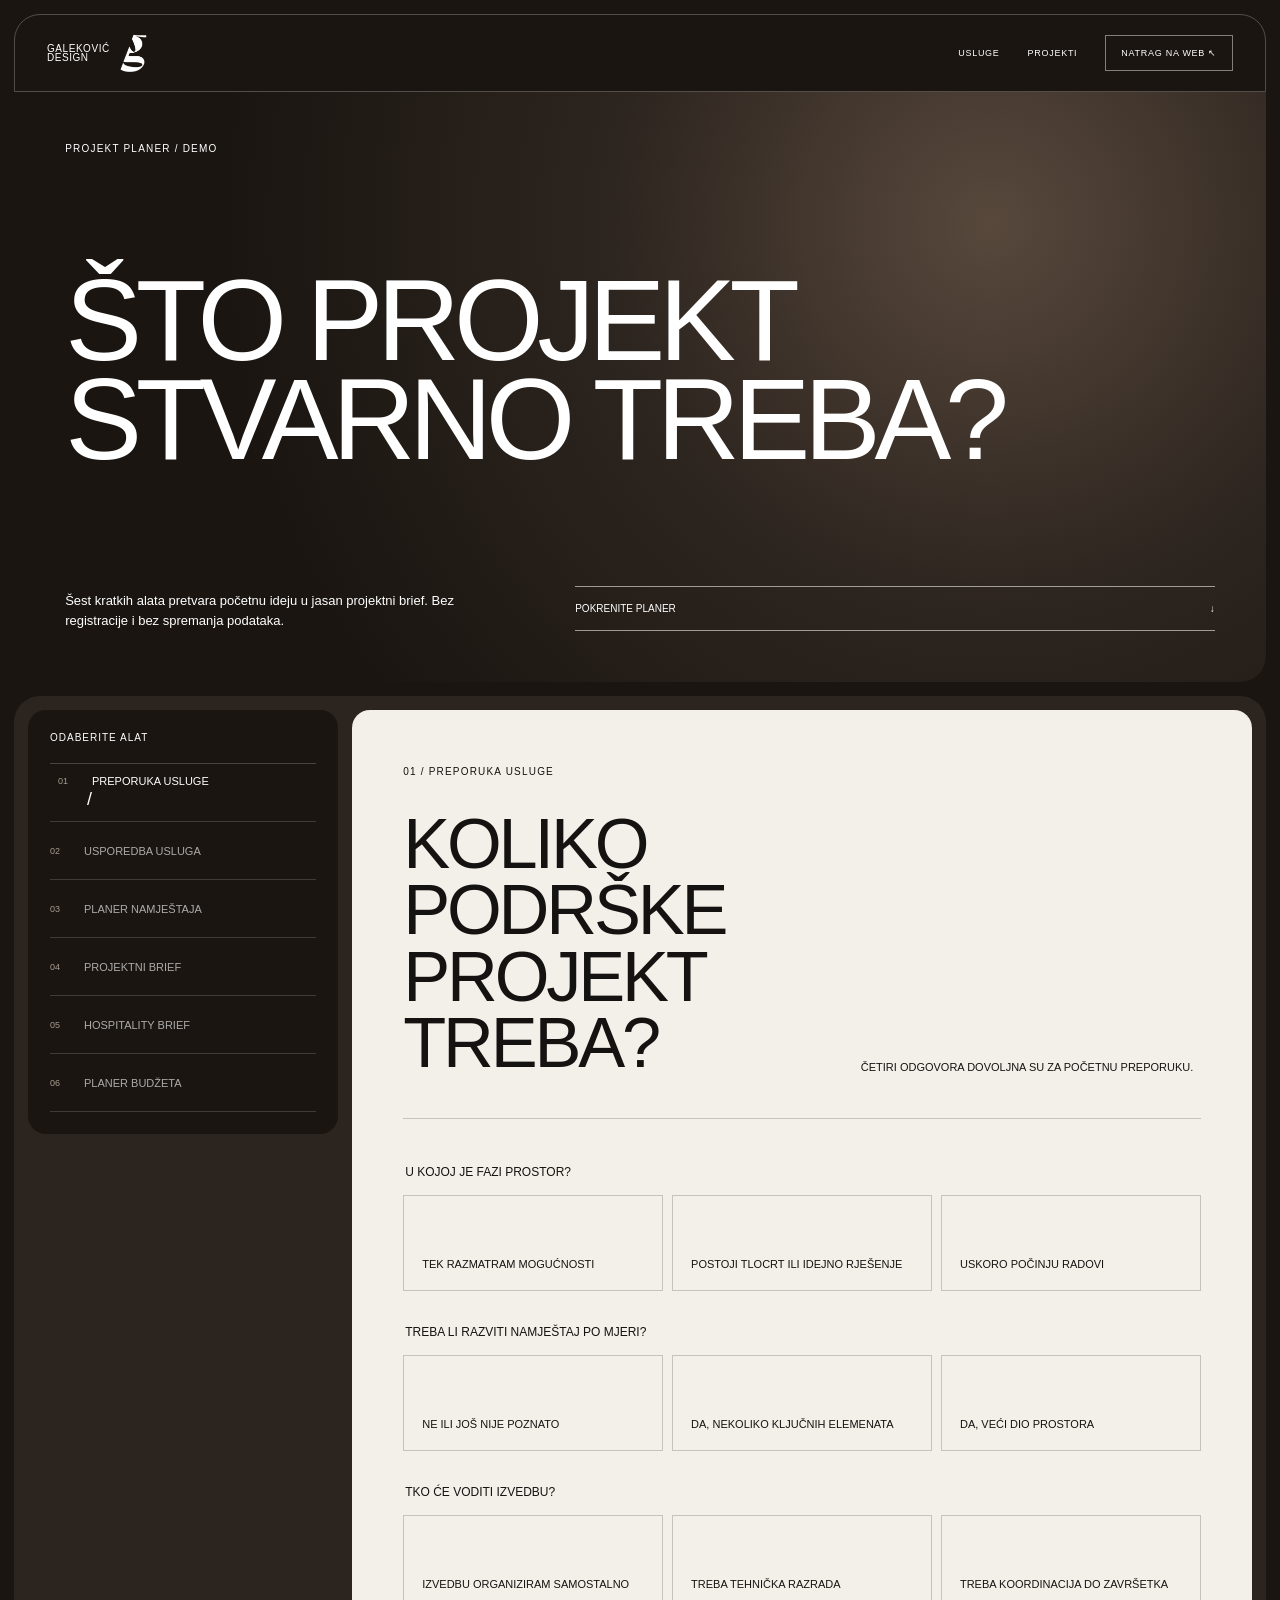
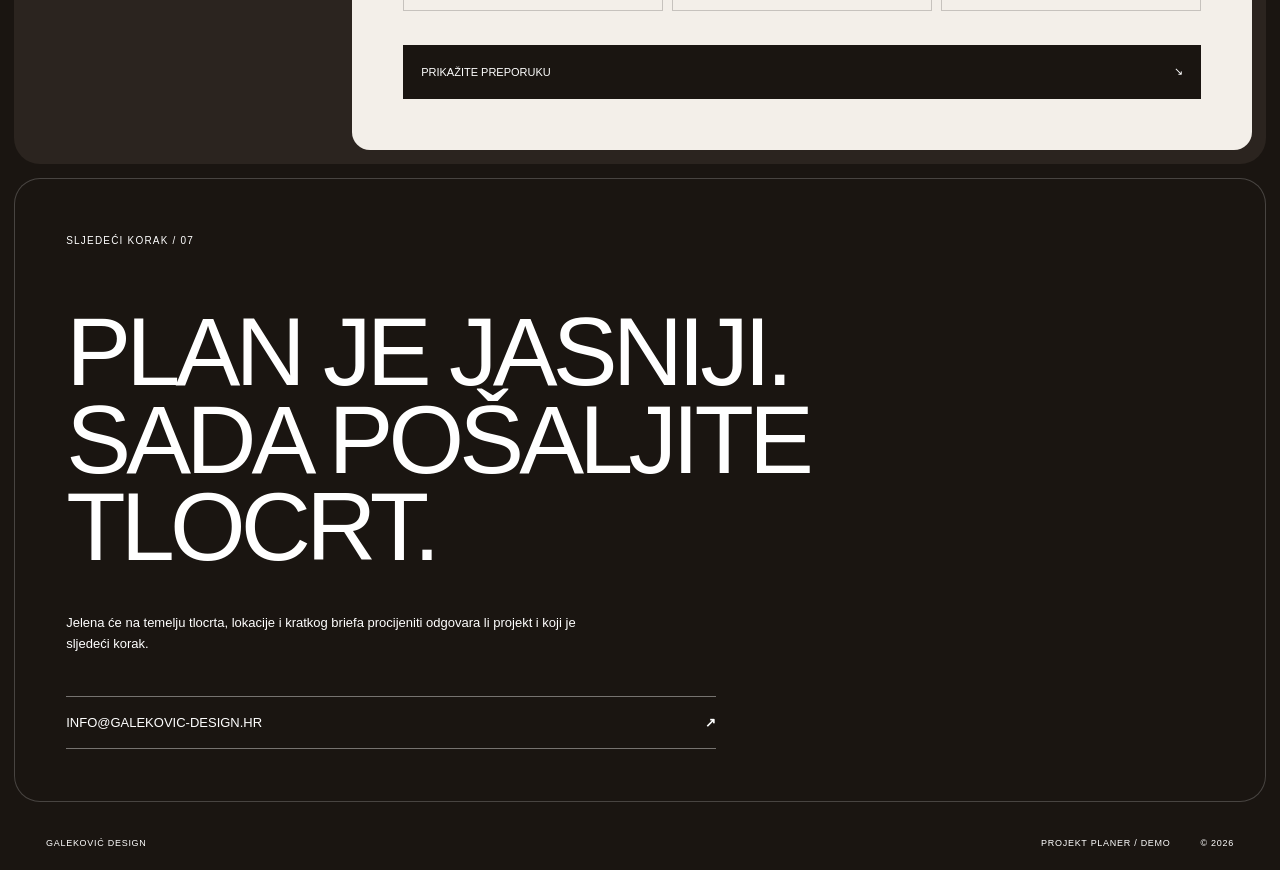
==== alati/index.html @ c6e9b358 "Add interactive project planning tools" ====
<!doctype html>
<html lang="hr">
<head>
  <meta charset="utf-8" />
  <meta name="viewport" content="width=device-width, initial-scale=1" />
  <meta name="description" content="Interaktivni projekt planer Galeković Designa za odabir usluge, pripremu briefa, budžeta i namještaja po mjeri." />
  <title>Projekt planer | Galeković Design</title>
  <link rel="stylesheet" href="tools.css" />
</head>
<body>
  <a class="skip-link" href="#planer">Preskoči na alate</a>
  <header class="topbar">
    <a class="brand" href="../" aria-label="Galeković Design, povratak na početnu">
      <span><b>Galeković</b><em>Design</em></span>
      <img src="../assets/brand/galekovic-monogram-transparent.png" alt="" />
    </a>
    <nav><a href="../#usluge">Usluge</a><a href="../#projekti">Projekti</a><a class="back-link" href="../">Natrag na web ↖</a></nav>
  </header>

  <main>
    <section class="tool-hero">
      <div class="eyebrow">Projekt planer / demo</div>
      <h1>Što projekt<br />stvarno treba?</h1>
      <div class="hero-meta">
        <p>Šest kratkih alata pretvara početnu ideju u jasan projektni brief. Bez registracije i bez spremanja podataka.</p>
        <a href="#planer">Pokrenite planer <span>↓</span></a>
      </div>
    </section>

    <section class="planner" id="planer">
      <aside class="tool-nav" aria-label="Odabir alata">
        <div class="tool-nav-title">Odaberite alat</div>
        <button class="active" type="button" data-tool="preporuka"><span>01</span> Preporuka usluge</button>
        <button type="button" data-tool="usporedba"><span>02</span> Usporedba usluga</button>
        <button type="button" data-tool="namjestaj"><span>03</span> Planer namještaja</button>
        <button type="button" data-tool="brief"><span>04</span> Projektni brief</button>
        <button type="button" data-tool="hospitality"><span>05</span> Hospitality brief</button>
        <button type="button" data-tool="budzet"><span>06</span> Planer budžeta</button>
      </aside>

      <div class="tool-stage">
        <section class="tool-panel active" id="preporuka" tabindex="-1">
          <header class="panel-head"><div><span>01 / Preporuka usluge</span><h2>Koliko podrške projekt treba?</h2></div><p>Četiri odgovora dovoljna su za početnu preporuku.</p></header>
          <form id="recommendation-form" class="question-form">
            <fieldset><legend>U kojoj je fazi prostor?</legend><div class="choice-grid"><label><input type="radio" name="stage" value="concept" required /><span>Tek razmatram mogućnosti</span></label><label><input type="radio" name="stage" value="furniture" /><span>Postoji tlocrt ili idejno rješenje</span></label><label><input type="radio" name="stage" value="complete" /><span>Uskoro počinju radovi</span></label></div></fieldset>
            <fieldset><legend>Treba li razviti namještaj po mjeri?</legend><div class="choice-grid"><label><input type="radio" name="custom" value="concept" required /><span>Ne ili još nije poznato</span></label><label><input type="radio" name="custom" value="furniture" /><span>Da, nekoliko ključnih elemenata</span></label><label><input type="radio" name="custom" value="complete" /><span>Da, veći dio prostora</span></label></div></fieldset>
            <fieldset><legend>Tko će voditi izvedbu?</legend><div class="choice-grid"><label><input type="radio" name="delivery" value="concept" required /><span>Izvedbu organiziram samostalno</span></label><label><input type="radio" name="delivery" value="furniture" /><span>Treba tehnička razrada</span></label><label><input type="radio" name="delivery" value="complete" /><span>Treba koordinacija do završetka</span></label></div></fieldset>
            <button class="action" type="submit">Prikažite preporuku <span>↘</span></button>
          </form>
          <div class="result" id="recommendation-result" aria-live="polite" hidden></div>
        </section>

        <section class="tool-panel" id="usporedba" tabindex="-1" hidden>
          <header class="panel-head"><div><span>02 / Usporedba usluga</span><h2>Označite što projektu treba.</h2></div><p>Tablica odmah ističe paket koji najbolje pokriva odabrani opseg.</p></header>
          <div class="need-selector" id="need-selector">
            <label><input type="checkbox" value="layout" /><span>Tlocrt i organizacija prostora</span></label>
            <label><input type="checkbox" value="visual" /><span>Vizualni smjer i materijali</span></label>
            <label><input type="checkbox" value="custom" /><span>Namještaj po mjeri</span></label>
            <label><input type="checkbox" value="technical" /><span>Tehnička dokumentacija</span></label>
            <label><input type="checkbox" value="coordination" /><span>Koordinacija izvođača</span></label>
            <label><input type="checkbox" value="delivery" /><span>Kontrola završne izvedbe</span></label>
          </div>
          <div class="comparison" aria-live="polite">
            <article data-package="concept"><span>001</span><h3>Koncept interijera</h3><ul><li>✓ Tlocrtno rješenje</li><li>✓ Smjer uređenja</li><li>✓ Paleta materijala</li><li>○ Namještaj po mjeri</li><li>○ Koordinacija izvedbe</li></ul></article>
            <article data-package="furniture"><span>002</span><h3>Interijer + namještaj</h3><ul><li>✓ Sve iz koncepta</li><li>✓ Tehnička razrada</li><li>✓ Namještaj po mjeri</li><li>○ Koordinacija izvedbe</li><li>○ Završna kontrola</li></ul></article>
            <article data-package="complete"><span>003</span><h3>Cjelovit interijer</h3><ul><li>✓ Cjelovit projekt</li><li>✓ Namještaj po mjeri</li><li>✓ Proizvodnja</li><li>✓ Koordinacija izvođača</li><li>✓ Završna kontrola</li></ul></article>
          </div>
          <p class="comparison-note" id="comparison-note">Označite barem jednu potrebu.</p>
        </section>

        <section class="tool-panel" id="namjestaj" tabindex="-1" hidden>
          <header class="panel-head"><div><span>03 / Planer namještaja po mjeri</span><h2>Što prostor treba po mjeri?</h2></div><p>Pripremite početni popis za tehničku razradu.</p></header>
          <form class="brief-form" id="furniture-form">
            <div class="two-col"><label>Prostorija<select name="room" required><option value="">Odaberite prostoriju</option><option>Kuhinja</option><option>Dnevni boravak</option><option>Spavaća soba</option><option>Kupaonica</option><option>Radni prostor</option><option>Ostava</option></select></label><label>Približne dimenzije<input name="dimensions" placeholder="npr. zid 320 cm, visina 265 cm" /></label></div>
            <fieldset><legend>Potrebni elementi</legend><div class="check-grid"><label><input type="checkbox" name="elements" value="Kuhinja" /> Kuhinja</label><label><input type="checkbox" name="elements" value="Ugradbeni ormari" /> Ugradbeni ormari</label><label><input type="checkbox" name="elements" value="Kupaonski namještaj" /> Kupaonski namještaj</label><label><input type="checkbox" name="elements" value="TV element" /> TV element</label><label><input type="checkbox" name="elements" value="Radni stol" /> Radni prostor</label><label><input type="checkbox" name="elements" value="Ostava" /> Ostava</label></div></fieldset>
            <label>Uređaji i tehnički zahtjevi<textarea name="appliances" rows="3" placeholder="Ugradbeni uređaji, rasvjeta, utičnice, ventilacija..."></textarea></label>
            <label>Navike i posebne potrebe<textarea name="needs" rows="3" placeholder="Što se sprema, tko koristi prostor, što sada ne funkcionira..."></textarea></label>
            <button class="action" type="submit">Složite popis <span>↘</span></button>
          </form>
          <div class="result" id="furniture-result" aria-live="polite" hidden></div>
        </section>

        <section class="tool-panel" id="brief" tabindex="-1" hidden>
          <header class="panel-head"><div><span>04 / Pametni projektni brief</span><h2>Sve bitno za prvi razgovor.</h2></div><p>Podaci se ne spremaju. Alat priprema sažetak koji se može kopirati ili poslati emailom.</p></header>
          <form class="brief-form" id="project-brief-form">
            <div class="two-col"><label>Vrsta prostora<select name="space" required><option value="">Odaberite</option><option>Stan</option><option>Kuća</option><option>Vila za odmor</option><option>Poslovni prostor</option><option>Hospitality</option></select></label><label>Lokacija i kvadratura<input name="location" required placeholder="npr. Zagreb, 95 m²" /></label></div>
            <div class="two-col"><label>Faza projekta<select name="stage"><option>Novogradnja u planiranju</option><option>Adaptacija postojećeg prostora</option><option>Radovi su započeli</option><option>Prostor je završen i treba opremanje</option></select></label><label>Željeni početak<input type="month" name="start" /></label></div>
            <label>Najvažnije potrebe<textarea name="needs" rows="4" required placeholder="Tko koristi prostor, što treba riješiti i koji su prioriteti?"></textarea></label>
            <label>Tlocrt ili fotografije<input type="file" name="files" accept=".pdf,.jpg,.jpeg,.png,.webp" multiple /><small>Demo prikazuje odabrane datoteke. Privici se dodaju u email nakon otvaranja poruke.</small></label>
            <button class="action" type="submit">Pripremite brief <span>↘</span></button>
          </form>
          <div class="result" id="project-brief-result" aria-live="polite" hidden></div>
        </section>

        <section class="tool-panel" id="hospitality" tabindex="-1" hidden>
          <header class="panel-head"><div><span>05 / Hospitality brief</span><h2>Prostor koji mora dobro raditi.</h2></div><p>Uz atmosferu, hospitality projekt mora odgovoriti na operativne potrebe, održavanje i rok otvaranja.</p></header>
          <form class="brief-form" id="hospitality-form">
            <div class="two-col"><label>Tip objekta<select name="property" required><option value="">Odaberite</option><option>Boutique hotel</option><option>Vila za odmor</option><option>Restoran ili bar</option><option>Apartmanski objekt</option><option>Drugo</option></select></label><label>Kapacitet<input name="capacity" required placeholder="broj soba, jedinica ili mjesta" /></label></div>
            <div class="two-col"><label>Planirano otvaranje<input type="month" name="opening" /></label><label>Faza projekta<select name="stage"><option>Početna ideja</option><option>Arhitektonski projekt postoji</option><option>Adaptacija</option><option>Radovi su u tijeku</option></select></label></div>
            <label>Profil gosta i željeni doživljaj<textarea name="guest" rows="3" placeholder="Kome je prostor namijenjen i kako se gost treba osjećati?"></textarea></label>
            <label>Operativni zahtjevi<textarea name="operations" rows="3" placeholder="Održavanje, protok osoblja, skladištenje, otpornost materijala..."></textarea></label>
            <button class="action" type="submit">Pripremite hospitality brief <span>↘</span></button>
          </form>
          <div class="result" id="hospitality-result" aria-live="polite" hidden></div>
        </section>

        <section class="tool-panel" id="budzet" tabindex="-1" hidden>
          <header class="panel-head"><div><span>06 / Planer budžeta</span><h2>Raspodjela, ne lažna procjena.</h2></div><p>Alat ne izračunava cijenu projekta. Pomaže vidjeti kako se ukupni okvir može rasporediti među glavnim kategorijama.</p></header>
          <div class="budget-total"><label>Okvir ulaganja<input id="budget-total" type="number" min="10000" step="1000" value="120000" /></label><span>EUR</span></div>
          <div class="budget-sliders" id="budget-sliders">
            <label><span>Građevinski i obrtnički radovi <b>25%</b></span><input type="range" min="0" max="60" value="25" data-label="Građevinski i obrtnički radovi" /></label>
            <label><span>Namještaj po mjeri <b>30%</b></span><input type="range" min="0" max="60" value="30" data-label="Namještaj po mjeri" /></label>
            <label><span>Rasvjeta, oprema i uređaji <b>15%</b></span><input type="range" min="0" max="60" value="15" data-label="Rasvjeta, oprema i uređaji" /></label>
            <label><span>Gotov namještaj, tekstil i dekoracija <b>20%</b></span><input type="range" min="0" max="60" value="20" data-label="Gotov namještaj, tekstil i dekoracija" /></label>
            <label><span>Rezerva <b>10%</b></span><input type="range" min="0" max="30" value="10" data-label="Rezerva" /></label>
          </div>
          <div class="budget-status" id="budget-status" aria-live="polite"></div>
          <div class="budget-breakdown" id="budget-breakdown"></div>
          <p class="disclaimer">Ovo je alat za razgovor o prioritetima, a ne ponuda ni procjena tržišne cijene. Stvarni budžet ovisi o prostoru, opsegu, materijalima, rokovima i stanju projekta.</p>
        </section>
      </div>
    </section>

    <section class="closing">
      <span>Sljedeći korak / 07</span>
      <h2>Plan je jasniji.<br />Sada pošaljite tlocrt.</h2>
      <p>Jelena će na temelju tlocrta, lokacije i kratkog briefa procijeniti odgovara li projekt i koji je sljedeći korak.</p>
      <a href="mailto:info@galekovic-design.hr?subject=Upit%20za%20projekt">info@galekovic-design.hr <b>↗</b></a>
    </section>
  </main>

  <footer><a href="../">Galeković Design</a><span>Projekt planer / demo</span><span>© <i id="year"></i></span></footer>
  <script src="tools.js"></script>
</body>
</html>
---- alati/tools.css ----
:root{--black:#1a1511;--ink:#151311;--ivory:#f3efe9;--paper:#faf8f4;--muted:#a89c90;--line:rgba(21,19,17,.2);--green:#5f6855;--radius:26px;--pad:clamp(24px,4vw,64px)}
*{box-sizing:border-box}html{scroll-behavior:smooth}body{margin:0;color:var(--ink);background:var(--black);font-family:"Helvetica Neue",Helvetica,Arial,sans-serif}a{color:inherit;text-decoration:none}button,input,select,textarea{font:inherit}.skip-link{position:fixed;z-index:100;top:8px;left:8px;padding:12px;background:#fff;transform:translateY(-160%)}.skip-link:focus{transform:none}a:focus-visible,button:focus-visible,input:focus-visible,select:focus-visible,textarea:focus-visible{outline:2px solid currentColor;outline-offset:3px}
.topbar{width:calc(100% - 28px);max-width:1600px;height:78px;margin:14px auto 0;padding:0 32px;display:flex;align-items:center;justify-content:space-between;color:#fff;border:1px solid rgba(255,255,255,.24);border-radius:var(--radius) var(--radius) 0 0}.brand{display:flex;align-items:center;gap:5px}.brand>span{display:grid;font-size:10px;line-height:.92;letter-spacing:.055em;text-transform:uppercase}.brand b,.brand em{font:inherit;font-style:normal}.brand img{width:37px;height:45px;object-fit:contain;filter:invert(1)}.topbar nav{display:flex;align-items:center;gap:28px;font-size:9px;letter-spacing:.08em;text-transform:uppercase}.back-link{padding:12px 15px;border:1px solid rgba(255,255,255,.45)}
main{width:calc(100% - 28px);max-width:1600px;margin:0 auto 14px}.tool-hero{min-height:590px;padding:var(--pad);display:flex;flex-direction:column;justify-content:space-between;color:#fff;background:radial-gradient(circle at 78% 22%,#58483c 0,#2d251f 35%,var(--black) 72%);border-radius:0 0 var(--radius) var(--radius);overflow:hidden}.eyebrow,.panel-head span,.closing>span{font-size:10px;letter-spacing:.12em;text-transform:uppercase}.tool-hero h1{max-width:1120px;margin:46px 0;font-size:clamp(64px,9vw,145px);font-weight:400;line-height:.86;letter-spacing:-.055em;text-transform:uppercase}.hero-meta{display:grid;grid-template-columns:minmax(260px,450px) auto;gap:60px;align-items:end}.hero-meta p{margin:0;font-size:13px;line-height:1.55}.hero-meta a{min-width:220px;padding:16px 0;border-top:1px solid rgba(255,255,255,.55);border-bottom:1px solid rgba(255,255,255,.55);display:flex;justify-content:space-between;font-size:10px;text-transform:uppercase}
.planner{margin-top:14px;padding:14px;display:grid;grid-template-columns:310px 1fr;gap:14px;background:#2b241f;border-radius:var(--radius)}.tool-nav{position:sticky;top:14px;height:max-content;padding:22px;color:#fff;background:var(--black);border-radius:calc(var(--radius) - 8px)}.tool-nav-title{padding-bottom:20px;font-size:10px;letter-spacing:.1em;text-transform:uppercase;border-bottom:1px solid rgba(255,255,255,.2)}.tool-nav button{width:100%;min-height:58px;padding:10px 0;display:grid;grid-template-columns:34px 1fr;align-items:center;text-align:left;color:rgba(255,255,255,.64);background:none;border:0;border-bottom:1px solid rgba(255,255,255,.16);font-size:11px;text-transform:uppercase;cursor:pointer;transition:.2s ease}.tool-nav button span{font-size:9px;color:var(--muted)}.tool-nav button:hover,.tool-nav button.active{padding-left:8px;color:#fff}.tool-nav button.active::after{content:"/";justify-self:end;font-size:18px}.tool-stage{min-width:0}.tool-panel{min-height:760px;padding:var(--pad);background:var(--ivory);border-radius:calc(var(--radius) - 8px)}.tool-panel[hidden]{display:none}.panel-head{display:grid;grid-template-columns:1fr minmax(220px,340px);gap:50px;align-items:end;padding-bottom:42px;border-bottom:1px solid var(--line)}.panel-head h2{max-width:800px;margin:32px 0 0;font-size:clamp(42px,5.5vw,84px);font-weight:400;line-height:.94;letter-spacing:-.045em;text-transform:uppercase}.panel-head p{margin:0;font-size:11px;line-height:1.55;text-transform:uppercase}
.question-form,.brief-form{display:grid;gap:34px;margin-top:46px}fieldset{min-width:0;margin:0;padding:0;border:0}legend{margin-bottom:16px;font-size:12px;text-transform:uppercase}.choice-grid{display:grid;grid-template-columns:repeat(3,1fr);gap:9px}.choice-grid label{position:relative;min-height:96px;padding:18px;border:1px solid var(--line);display:flex;align-items:flex-end;cursor:pointer}.choice-grid input{position:absolute;opacity:0}.choice-grid label:has(input:checked){color:#fff;background:var(--black)}.choice-grid label:has(input:focus-visible){outline:2px solid var(--ink);outline-offset:3px}.choice-grid span{font-size:11px;line-height:1.35;text-transform:uppercase}.action{min-height:54px;padding:0 18px;border:0;display:flex;align-items:center;justify-content:space-between;color:#fff;background:var(--black);font-size:11px;text-transform:uppercase;cursor:pointer}.action:hover{background:#352c25}
.result{margin-top:34px;padding:28px;color:#fff;background:var(--green);border-left:18px solid var(--black)}.result h3{margin:0 0 14px;font-size:clamp(28px,3.4vw,48px);font-weight:400;line-height:1;text-transform:uppercase}.result p{max-width:720px;margin:0 0 14px;font-size:13px;line-height:1.6}.result-actions{display:flex;flex-wrap:wrap;gap:10px;margin-top:22px}.result-actions a,.result-actions button{padding:12px 14px;border:1px solid rgba(255,255,255,.5);color:#fff;background:none;font-size:9px;text-transform:uppercase;cursor:pointer}
.need-selector{display:grid;grid-template-columns:repeat(3,1fr);gap:8px;margin:40px 0}.need-selector label{min-height:62px;padding:14px;border:1px solid var(--line);display:flex;align-items:center;gap:10px;font-size:10px;text-transform:uppercase;cursor:pointer}.need-selector label:has(input:checked){color:#fff;background:var(--black)}.need-selector input{accent-color:var(--black)}.comparison{display:grid;grid-template-columns:repeat(3,1fr);gap:10px}.comparison article{min-height:330px;padding:22px;border:1px solid var(--line);transition:.25s ease}.comparison article.recommended{color:#fff;background:var(--black);transform:translateY(-8px)}.comparison article>span{font-size:9px;color:var(--muted)}.comparison h3{min-height:2.3em;margin:42px 0 25px;font-size:25px;font-weight:400;line-height:1;text-transform:uppercase}.comparison ul{list-style:none;margin:0;padding:0}.comparison li{padding:9px 0;border-top:1px solid currentColor;font-size:10px;text-transform:uppercase}.comparison-note{margin:24px 0 0;font-size:12px;text-transform:uppercase}
.brief-form label{display:grid;gap:9px;font-size:10px;letter-spacing:.06em;text-transform:uppercase}.two-col{display:grid;grid-template-columns:1fr 1fr;gap:14px}.brief-form input,.brief-form select,.brief-form textarea{width:100%;padding:14px;border:1px solid var(--line);border-radius:0;color:var(--ink);background:rgba(255,255,255,.35);font-size:14px;line-height:1.4;text-transform:none}.brief-form textarea{resize:vertical}.brief-form small{font-size:9px;line-height:1.45;letter-spacing:0;text-transform:none;color:rgba(21,19,17,.65)}.check-grid{display:grid;grid-template-columns:repeat(3,1fr);gap:8px}.check-grid label{min-height:48px;padding:12px;border:1px solid var(--line);display:flex;align-items:center;gap:9px;cursor:pointer}.check-grid label:has(input:checked){color:#fff;background:var(--black)}
.budget-total{margin:44px 0 34px;padding:18px 0;border-bottom:1px solid var(--line);display:flex;align-items:end;gap:10px}.budget-total label{display:grid;gap:6px;font-size:10px;text-transform:uppercase}.budget-total input{width:min(420px,70vw);padding:0;border:0;background:none;font-size:clamp(46px,7vw,92px);font-weight:400;letter-spacing:-.05em}.budget-total>span{padding-bottom:10px;font-size:15px}.budget-sliders{display:grid;gap:19px}.budget-sliders label>span{display:flex;justify-content:space-between;margin-bottom:8px;font-size:11px;text-transform:uppercase}.budget-sliders b{font-weight:400;color:var(--muted)}.budget-sliders input{width:100%;accent-color:var(--black)}.budget-status{margin:28px 0 16px;padding:13px;border:1px solid var(--line);font-size:11px;text-transform:uppercase}.budget-status.invalid{color:#fff;background:#7b493f}.budget-breakdown{display:grid;grid-template-columns:repeat(5,1fr);gap:7px}.budget-breakdown article{min-height:115px;padding:14px;background:var(--paper)}.budget-breakdown b{display:block;margin-bottom:28px;font-size:20px;font-weight:400}.budget-breakdown span{font-size:8px;line-height:1.35;text-transform:uppercase}.disclaimer{margin:24px 0 0;font-size:10px;line-height:1.55;color:rgba(21,19,17,.7)}
.closing{margin-top:14px;padding:var(--pad);color:#fff;background:var(--black);border:1px solid rgba(255,255,255,.2);border-radius:var(--radius)}.closing h2{max-width:1100px;margin:60px 0 42px;font-size:clamp(50px,7.6vw,118px);font-weight:400;line-height:.9;letter-spacing:-.05em;text-transform:uppercase}.closing p{max-width:520px;font-size:13px;line-height:1.6}.closing>a{max-width:650px;margin-top:42px;padding:18px 0;border-top:1px solid rgba(255,255,255,.4);border-bottom:1px solid rgba(255,255,255,.4);display:flex;justify-content:space-between;font-size:13px;text-transform:uppercase}footer{width:calc(100% - 28px);max-width:1600px;margin:0 auto;padding:22px 32px;display:grid;grid-template-columns:1fr auto auto;gap:30px;color:#fff;font-size:9px;letter-spacing:.08em;text-transform:uppercase}footer i{font-style:normal}
@media(max-width:900px){.planner{grid-template-columns:1fr}.tool-nav{position:relative;top:0;display:grid;grid-template-columns:repeat(3,1fr);gap:0}.tool-nav-title{grid-column:1/-1}.tool-nav button{padding-right:12px}.panel-head{grid-template-columns:1fr}.budget-breakdown{grid-template-columns:1fr 1fr}.topbar nav>a:not(.back-link){display:none}}
@media(max-width:620px){:root{--radius:18px;--pad:24px}.topbar,main,footer{width:calc(100% - 16px)}.topbar{height:66px;margin-top:8px;padding:0 16px}.brand>span{font-size:8px}.brand img{width:31px;height:38px}.back-link{font-size:8px}.tool-hero{min-height:620px}.tool-hero h1{font-size:clamp(52px,16vw,76px);line-height:.9}.hero-meta{grid-template-columns:1fr;gap:26px}.planner{margin-top:8px;padding:8px;gap:8px}.tool-nav{grid-template-columns:1fr 1fr;padding:14px}.tool-nav-title{grid-column:1/-1}.tool-nav button{min-height:54px;font-size:9px}.tool-nav button.active::after{display:none}.tool-panel{min-height:0}.panel-head{gap:24px;padding-bottom:28px}.panel-head h2{font-size:42px;line-height:.97}.choice-grid,.need-selector,.comparison,.two-col,.check-grid{grid-template-columns:1fr}.choice-grid label{min-height:70px}.comparison article{min-height:auto}.comparison article.recommended{transform:none}.comparison h3{min-height:0;margin:28px 0 20px}.budget-total input{font-size:48px}.budget-breakdown{grid-template-columns:1fr 1fr}.closing h2{font-size:48px;line-height:.95}.closing>a{font-size:10px;overflow-wrap:anywhere}footer{grid-template-columns:1fr auto;padding:20px 10px}footer span:first-of-type{display:none}}
@media(prefers-reduced-motion:reduce){html{scroll-behavior:auto}*{transition:none!important}}
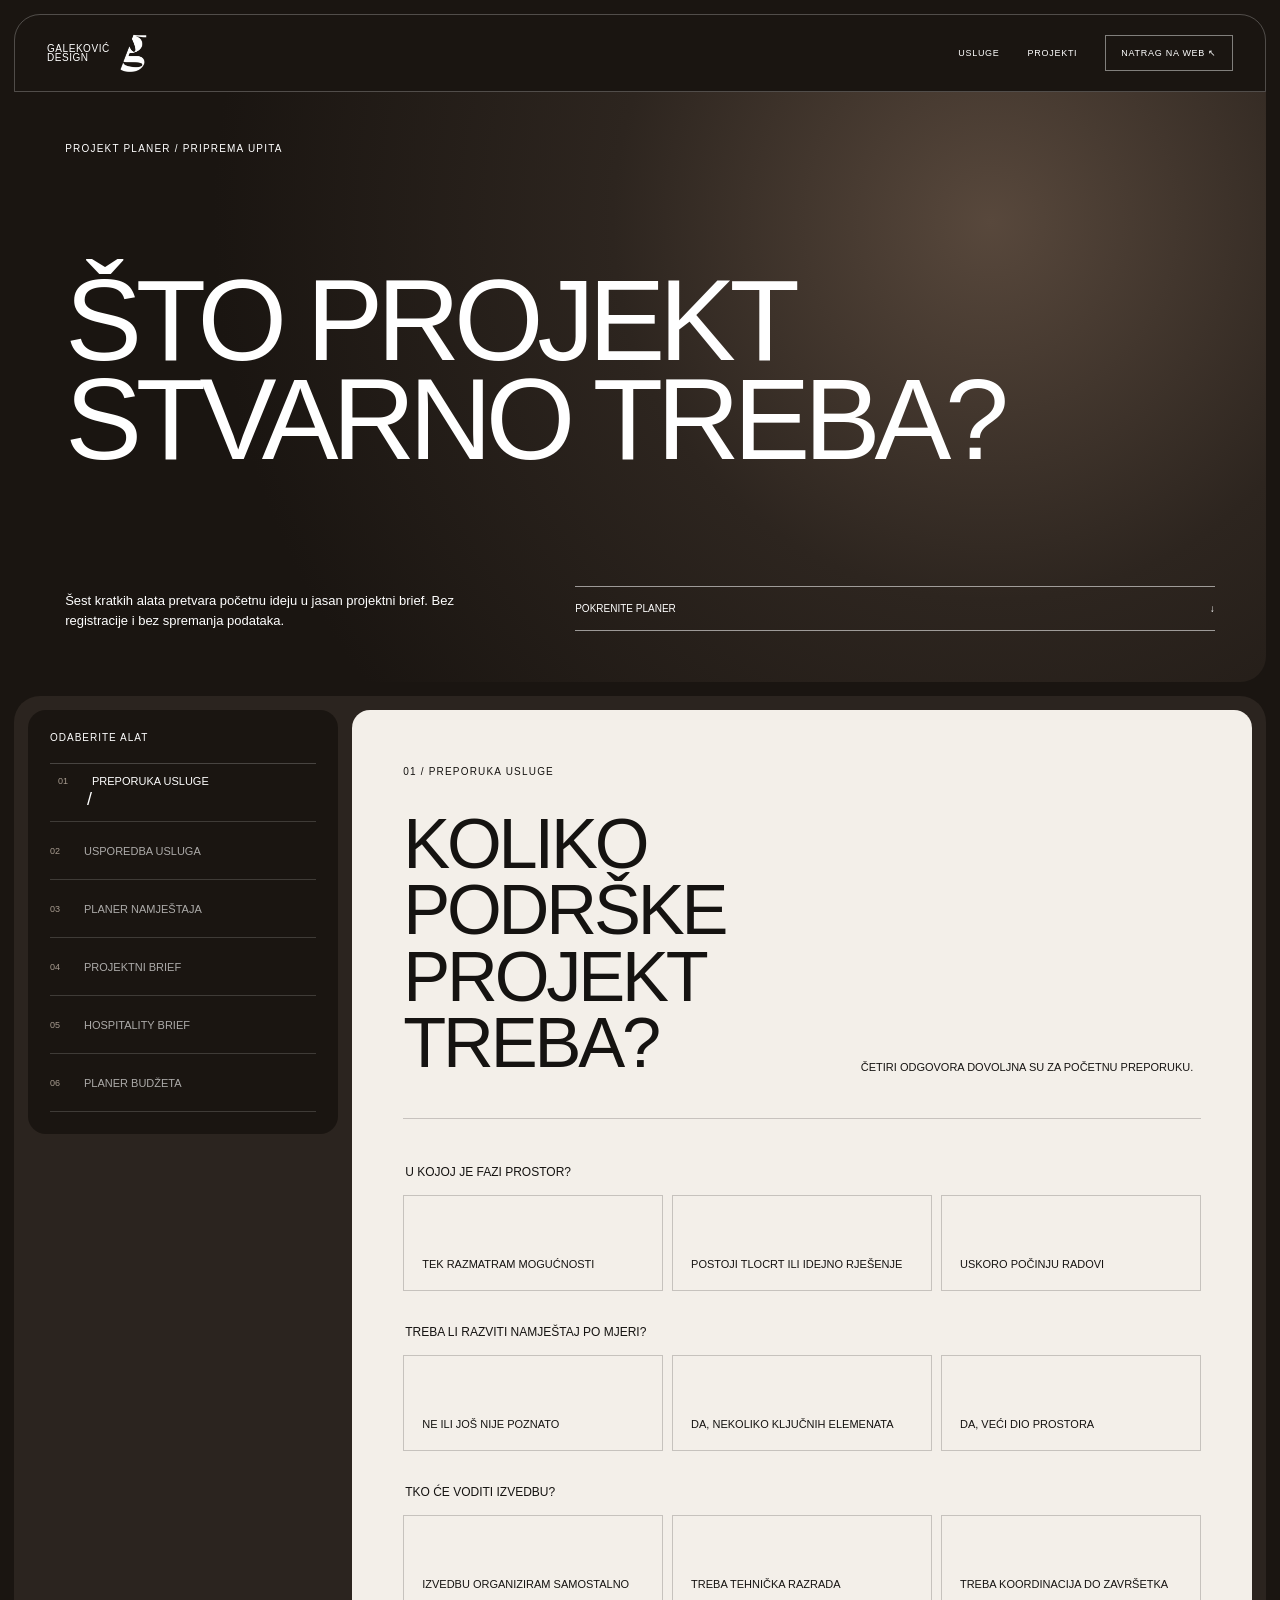
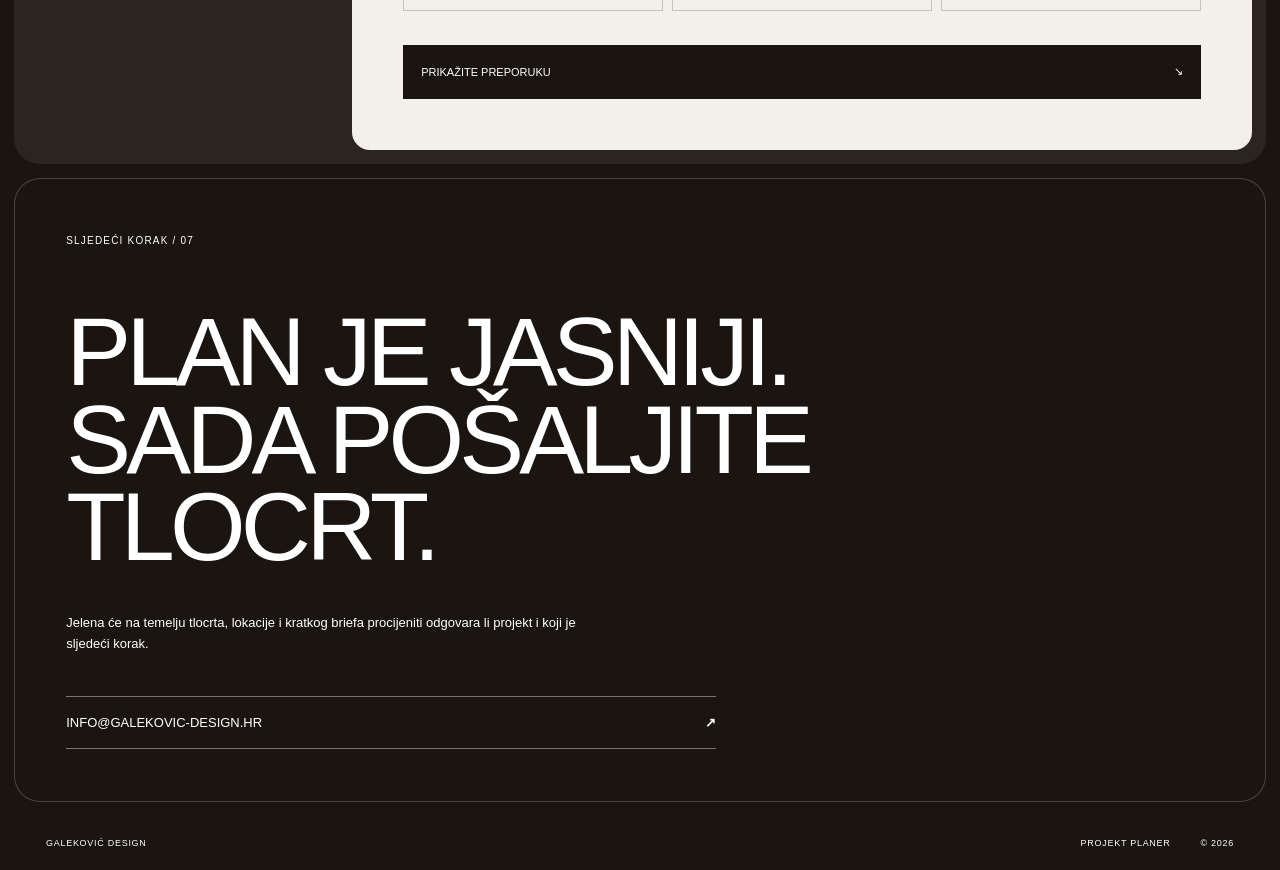
==== commit 9d2b6725: "Clarify service scope and enquiry expectations" ====
--- a/alati/index.html
+++ b/alati/index.html
@@ -19,7 +19,7 @@
 
   <main>
     <section class="tool-hero">
-      <div class="eyebrow">Projekt planer / demo</div>
+      <div class="eyebrow">Projekt planer / priprema upita</div>
       <h1>Što projekt<br />stvarno treba?</h1>
       <div class="hero-meta">
         <p>Šest kratkih alata pretvara početnu ideju u jasan projektni brief. Bez registracije i bez spremanja podataka.</p>
@@ -65,7 +65,7 @@
             <article data-package="furniture"><span>002</span><h3>Interijer + namještaj</h3><ul><li>✓ Sve iz koncepta</li><li>✓ Tehnička razrada</li><li>✓ Namještaj po mjeri</li><li>○ Koordinacija izvedbe</li><li>○ Završna kontrola</li></ul></article>
             <article data-package="complete"><span>003</span><h3>Cjelovit interijer</h3><ul><li>✓ Cjelovit projekt</li><li>✓ Namještaj po mjeri</li><li>✓ Proizvodnja</li><li>✓ Koordinacija izvođača</li><li>✓ Završna kontrola</li></ul></article>
           </div>
-          <p class="comparison-note" id="comparison-note">Označite barem jednu potrebu.</p>
+          <p class="comparison-note" id="comparison-note">Označite barem jednu potrebu. Pregled prikazuje tipičan opseg usluge; konkretne isporuke, broj izmjena, obilasci, proizvodnja, montaža, rok i naknada uvijek se definiraju individualnom ponudom. Stavka označena s ○ nije uključena u standardni opseg.</p>
         </section>
 
         <section class="tool-panel" id="namjestaj" tabindex="-1" hidden>
@@ -86,7 +86,7 @@
             <div class="two-col"><label>Vrsta prostora<select name="space" required><option value="">Odaberite</option><option>Stan</option><option>Kuća</option><option>Vila za odmor</option><option>Poslovni prostor</option><option>Hospitality</option></select></label><label>Lokacija i kvadratura<input name="location" required placeholder="npr. Zagreb, 95 m²" /></label></div>
             <div class="two-col"><label>Faza projekta<select name="stage"><option>Novogradnja u planiranju</option><option>Adaptacija postojećeg prostora</option><option>Radovi su započeli</option><option>Prostor je završen i treba opremanje</option></select></label><label>Željeni početak<input type="month" name="start" /></label></div>
             <label>Najvažnije potrebe<textarea name="needs" rows="4" required placeholder="Tko koristi prostor, što treba riješiti i koji su prioriteti?"></textarea></label>
-            <label>Tlocrt ili fotografije<input type="file" name="files" accept=".pdf,.jpg,.jpeg,.png,.webp" multiple /><small>Demo prikazuje odabrane datoteke. Privici se dodaju u email nakon otvaranja poruke.</small></label>
+            <label>Tlocrt ili fotografije<input type="file" name="files" accept=".pdf,.jpg,.jpeg,.png,.webp" multiple /><small>Datoteke se ovdje ne prenose ni spremaju. Nakon otvaranja pripremljenog emaila dodajte ih kao privitke.</small></label>
             <button class="action" type="submit">Pripremite brief <span>↘</span></button>
           </form>
           <div class="result" id="project-brief-result" aria-live="polite" hidden></div>
@@ -129,7 +129,7 @@
     </section>
   </main>
 
-  <footer><a href="../">Galeković Design</a><span>Projekt planer / demo</span><span>© <i id="year"></i></span></footer>
+  <footer><a href="../">Galeković Design</a><span>Projekt planer</span><span>© <i id="year"></i></span></footer>
   <script src="tools.js"></script>
 </body>
 </html>
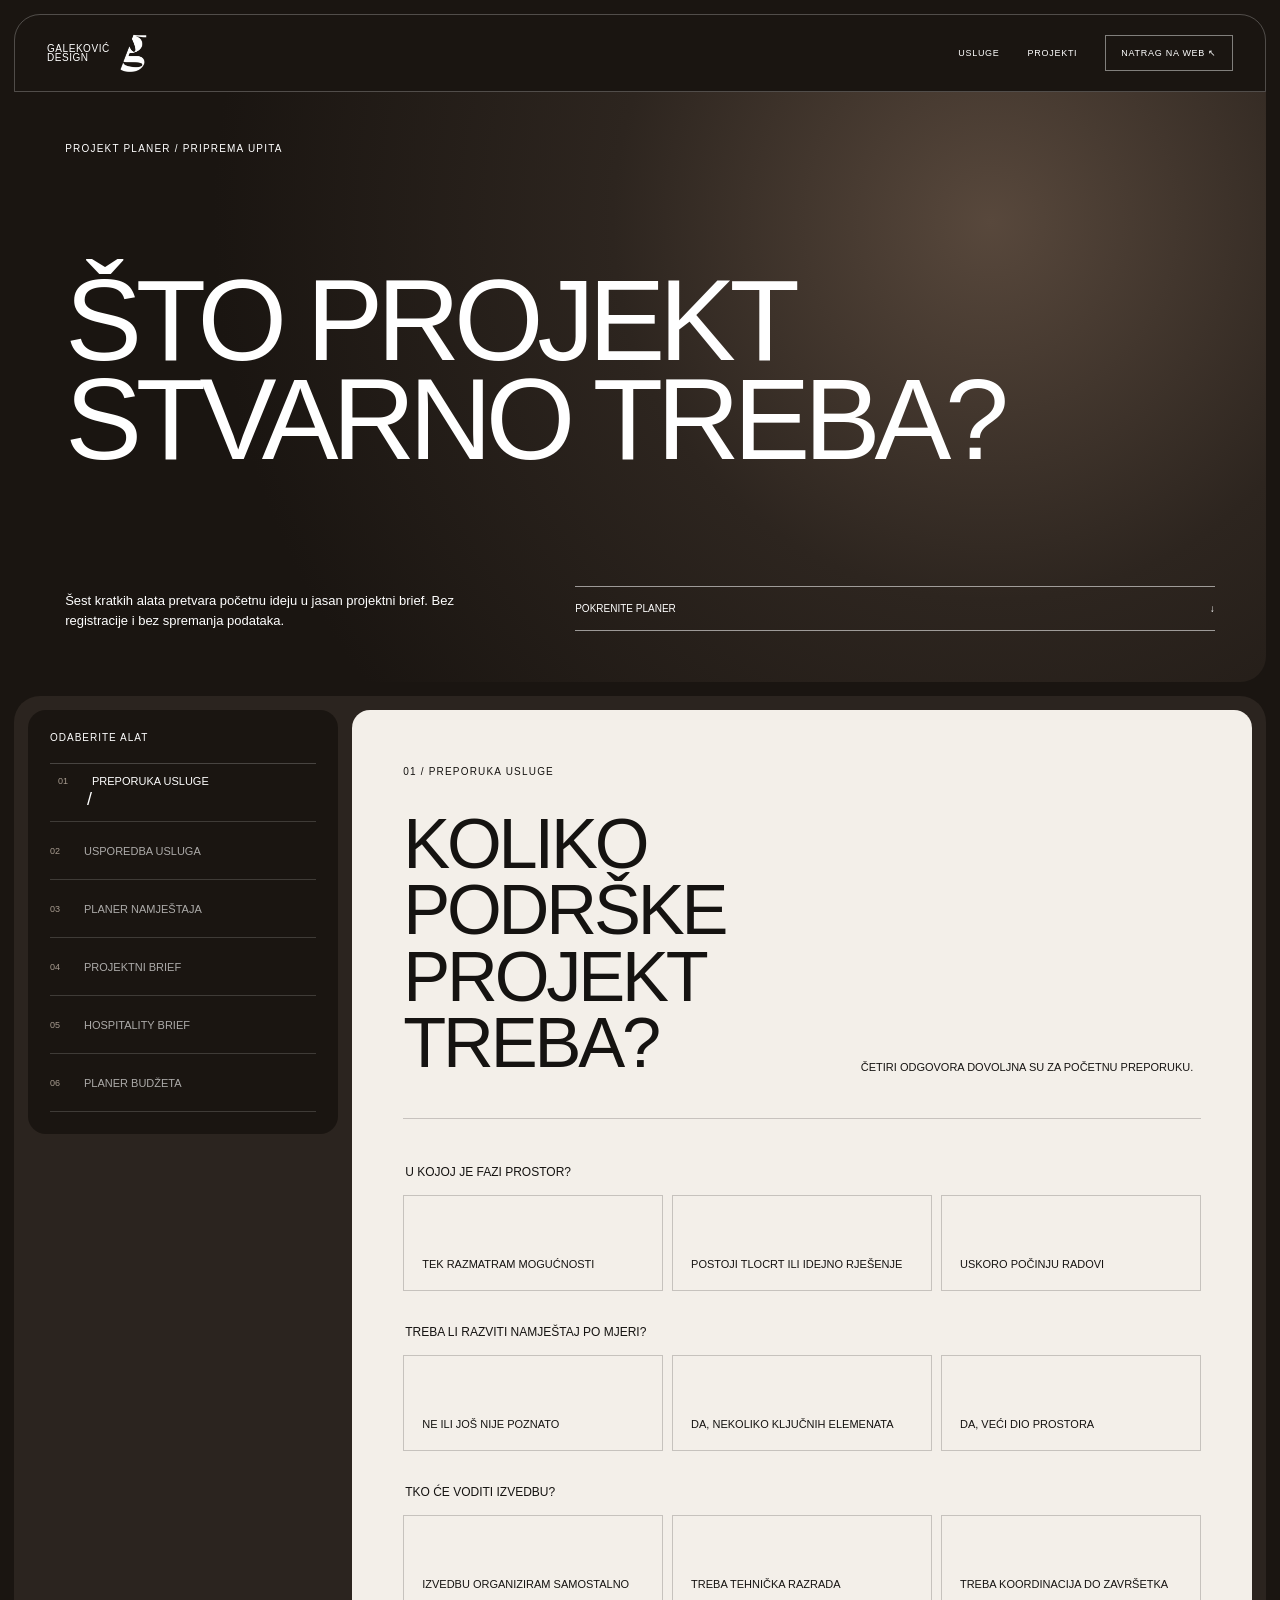
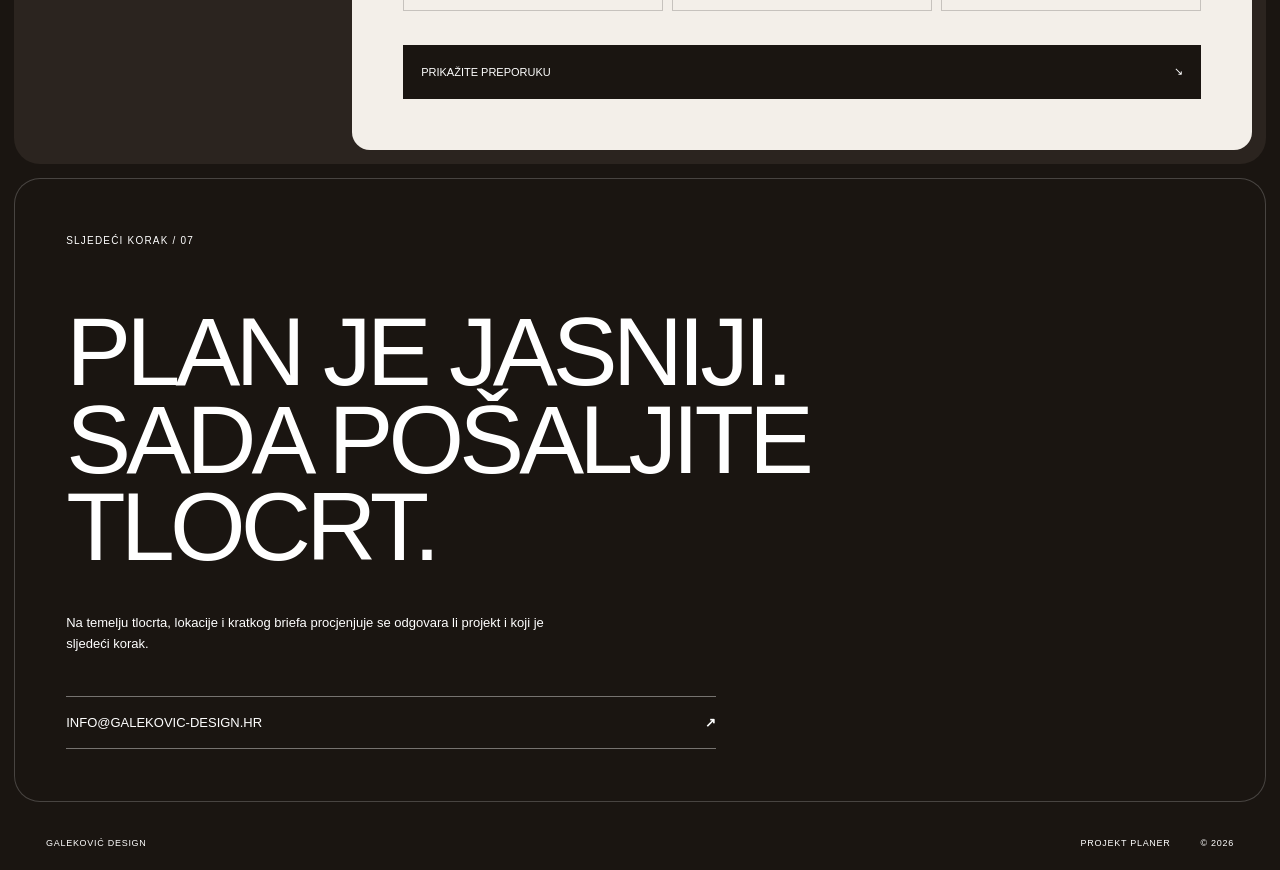
==== commit f052b4cf: "Unify site copy in a neutral studio voice" ====
--- a/alati/index.html
+++ b/alati/index.html
@@ -124,7 +124,7 @@
     <section class="closing">
       <span>Sljedeći korak / 07</span>
       <h2>Plan je jasniji.<br />Sada pošaljite tlocrt.</h2>
-      <p>Jelena će na temelju tlocrta, lokacije i kratkog briefa procijeniti odgovara li projekt i koji je sljedeći korak.</p>
+      <p>Na temelju tlocrta, lokacije i kratkog briefa procjenjuje se odgovara li projekt i koji je sljedeći korak.</p>
       <a href="mailto:info@galekovic-design.hr?subject=Upit%20za%20projekt">info@galekovic-design.hr <b>↗</b></a>
     </section>
   </main>
